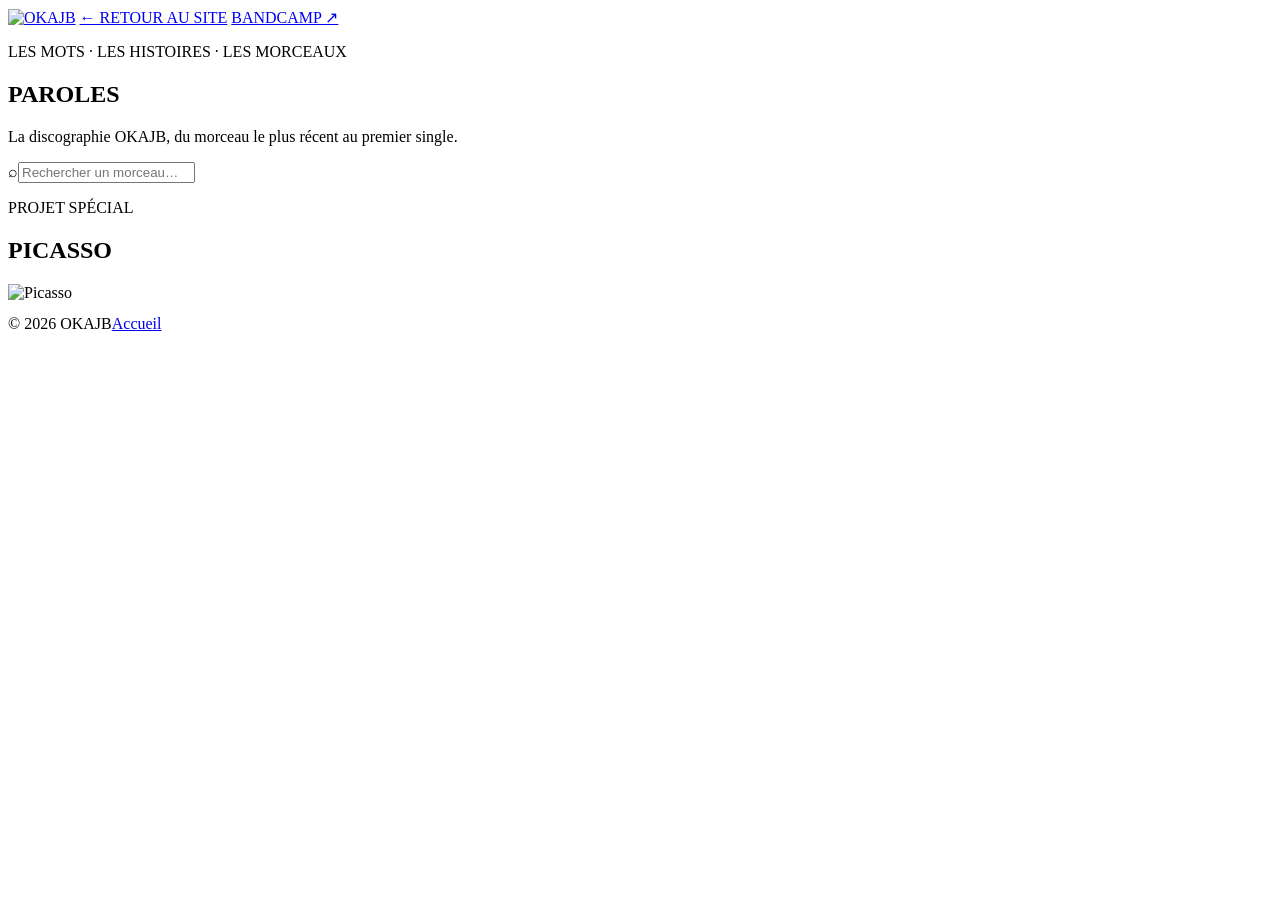
==== paroles.html @ 2e6132dd "Ajoute la page paroles" ====
<!doctype html>
<html lang="fr">
<head>
  <meta charset="utf-8">
  <meta name="viewport" content="width=device-width, initial-scale=1">
  <title>Paroles — OKAJB</title>
  <meta name="description" content="Toutes les paroles des morceaux d'OKAJB.">
  <meta name="theme-color" content="#071812">
  <link rel="icon" href="favicon.webp" type="image/webp">
  <link rel="stylesheet" href="styles.css">
</head>
<body class="lyrics-page">
  <div class="noise"></div>
  <header class="site-header">
    <a class="brand" href="index.html"><img src="assets/images/logo.webp" alt="OKAJB"></a>
    <a class="btn btn-ghost compact" href="index.html">← RETOUR AU SITE</a>
    <a class="bandcamp-pill" href="https://okajb.bandcamp.com/" target="_blank" rel="noopener">BANDCAMP ↗</a>
  </header>
  <main>
    <section class="lyrics-hero">
      <p class="eyebrow">LES MOTS · LES HISTOIRES · LES MORCEAUX</p>
      <h1>PAROLES</h1>
      <p>La discographie OKAJB, du morceau le plus récent au premier single.</p>
      <label class="search"><span>⌕</span><input id="lyricsSearch" type="search" placeholder="Rechercher un morceau…"></label>
    </section>
    <section class="lyrics-index" id="lyricsIndex"></section>
    <section class="lyrics-full" id="lyricsFull"></section>
    <section class="picasso-lyrics-special" id="picasso-paroles">
      <p class="eyebrow">PROJET SPÉCIAL</p><h2>PICASSO</h2>
      <div class="lyrics-special-grid"><img src="assets/images/picasso.webp" alt="Picasso"><pre id="picassoLyricsPage"></pre></div>
    </section>
  </main>
  <footer class="footer"><span>© 2026 OKAJB</span><a href="index.html">Accueil</a></footer>
  <script src="data.js"></script>
  <script src="app.js"></script>
</body>
</html>
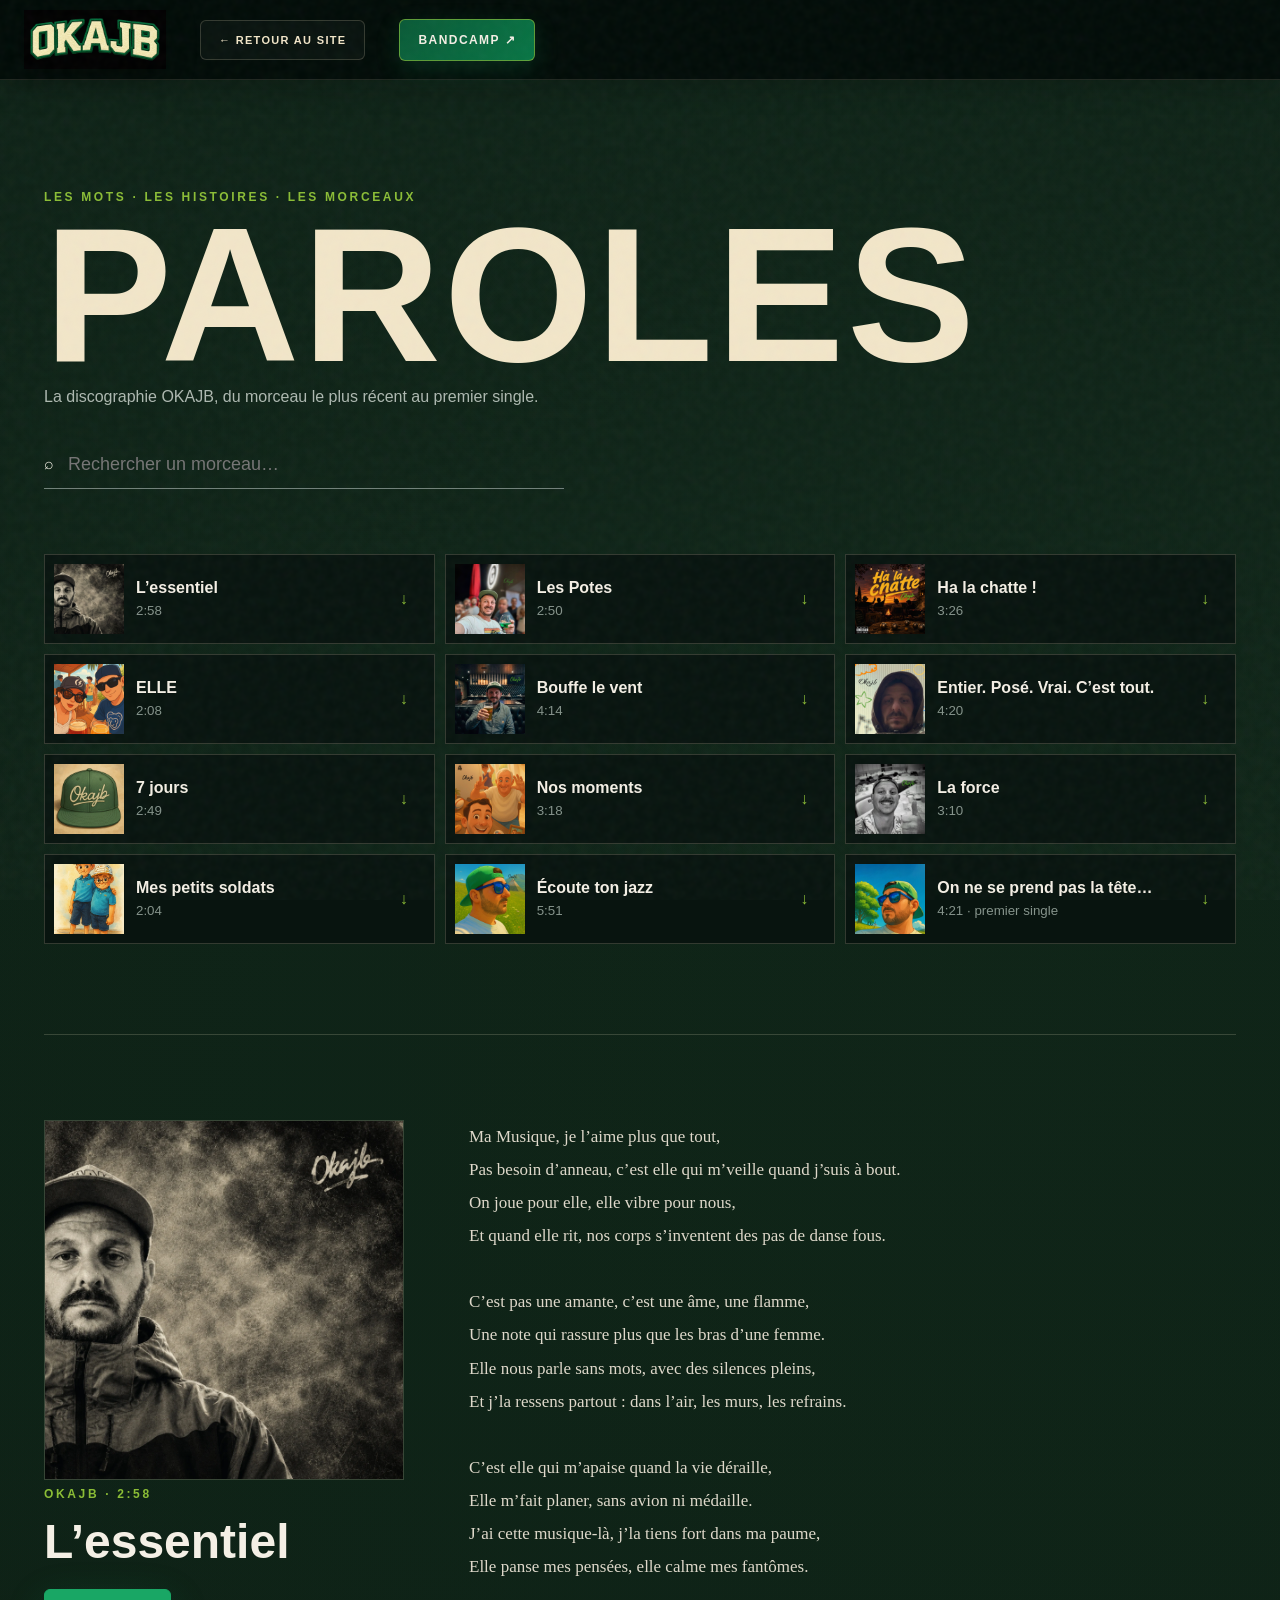
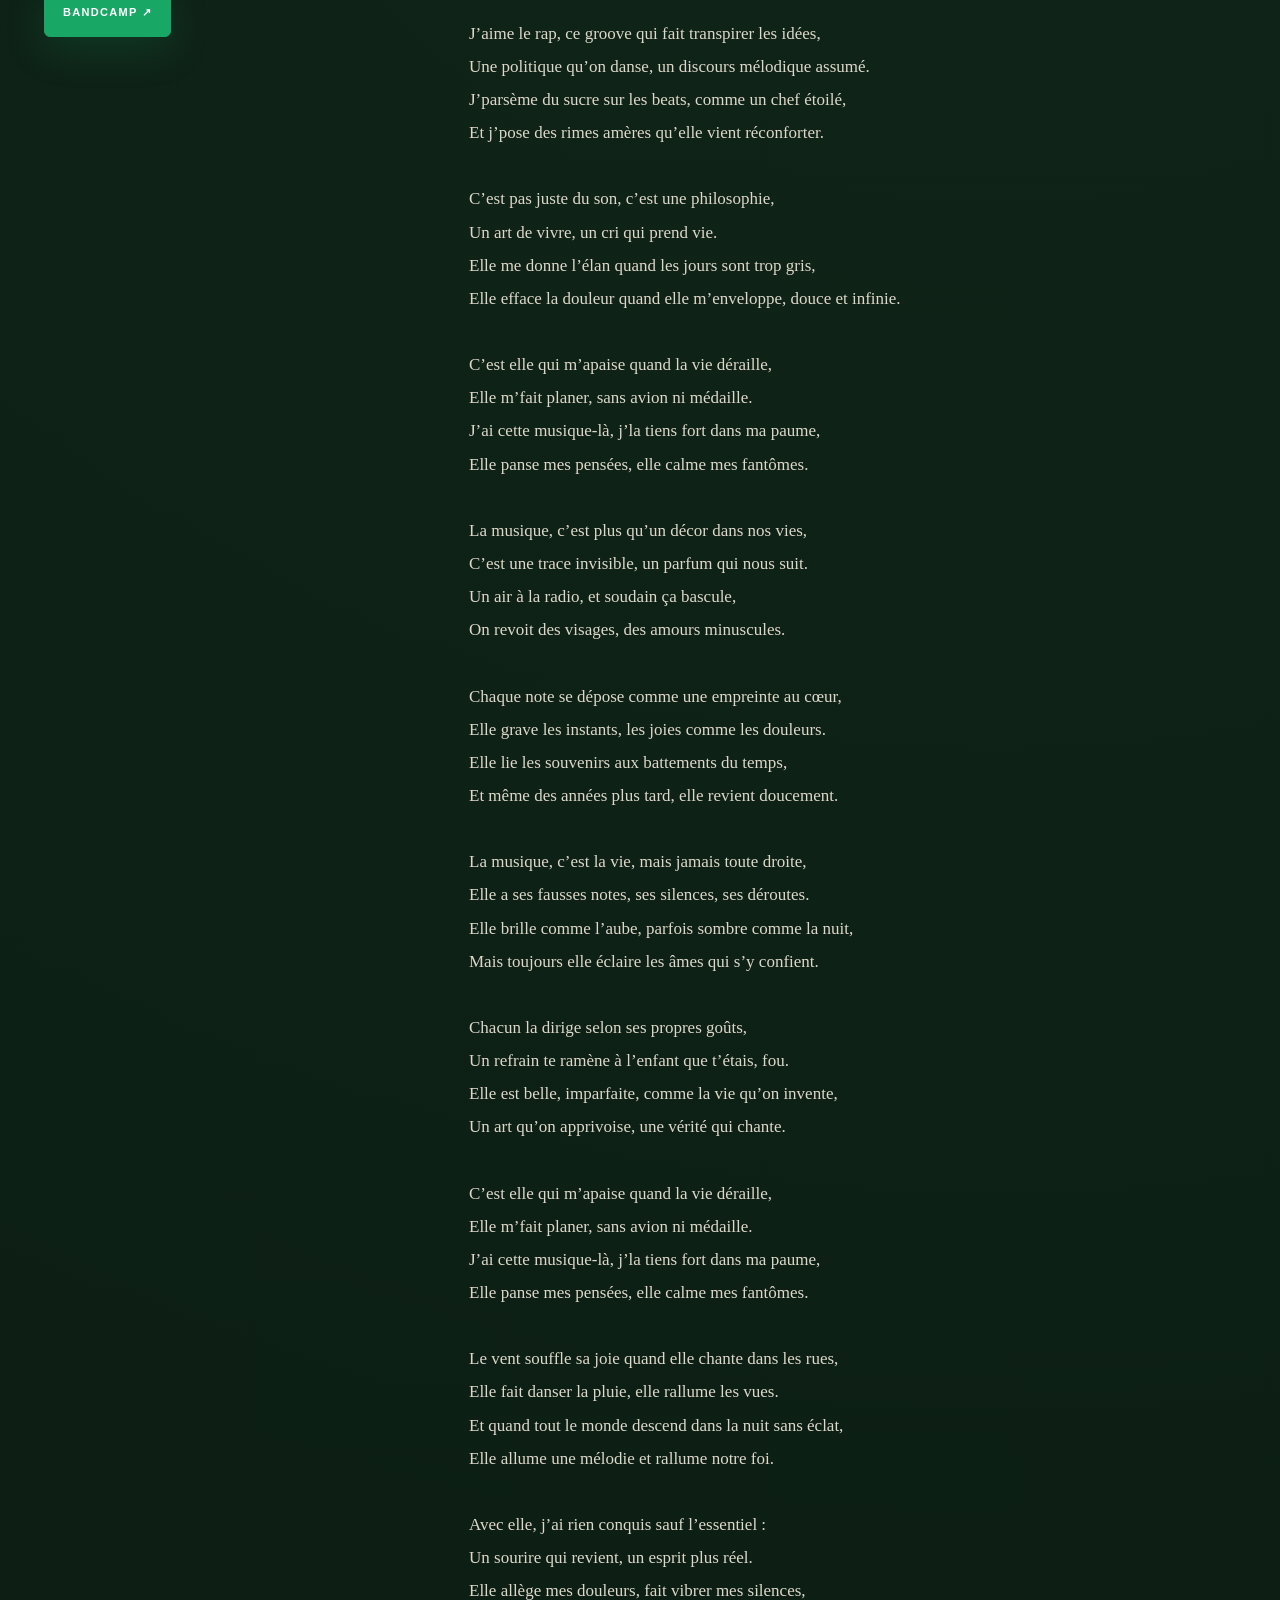
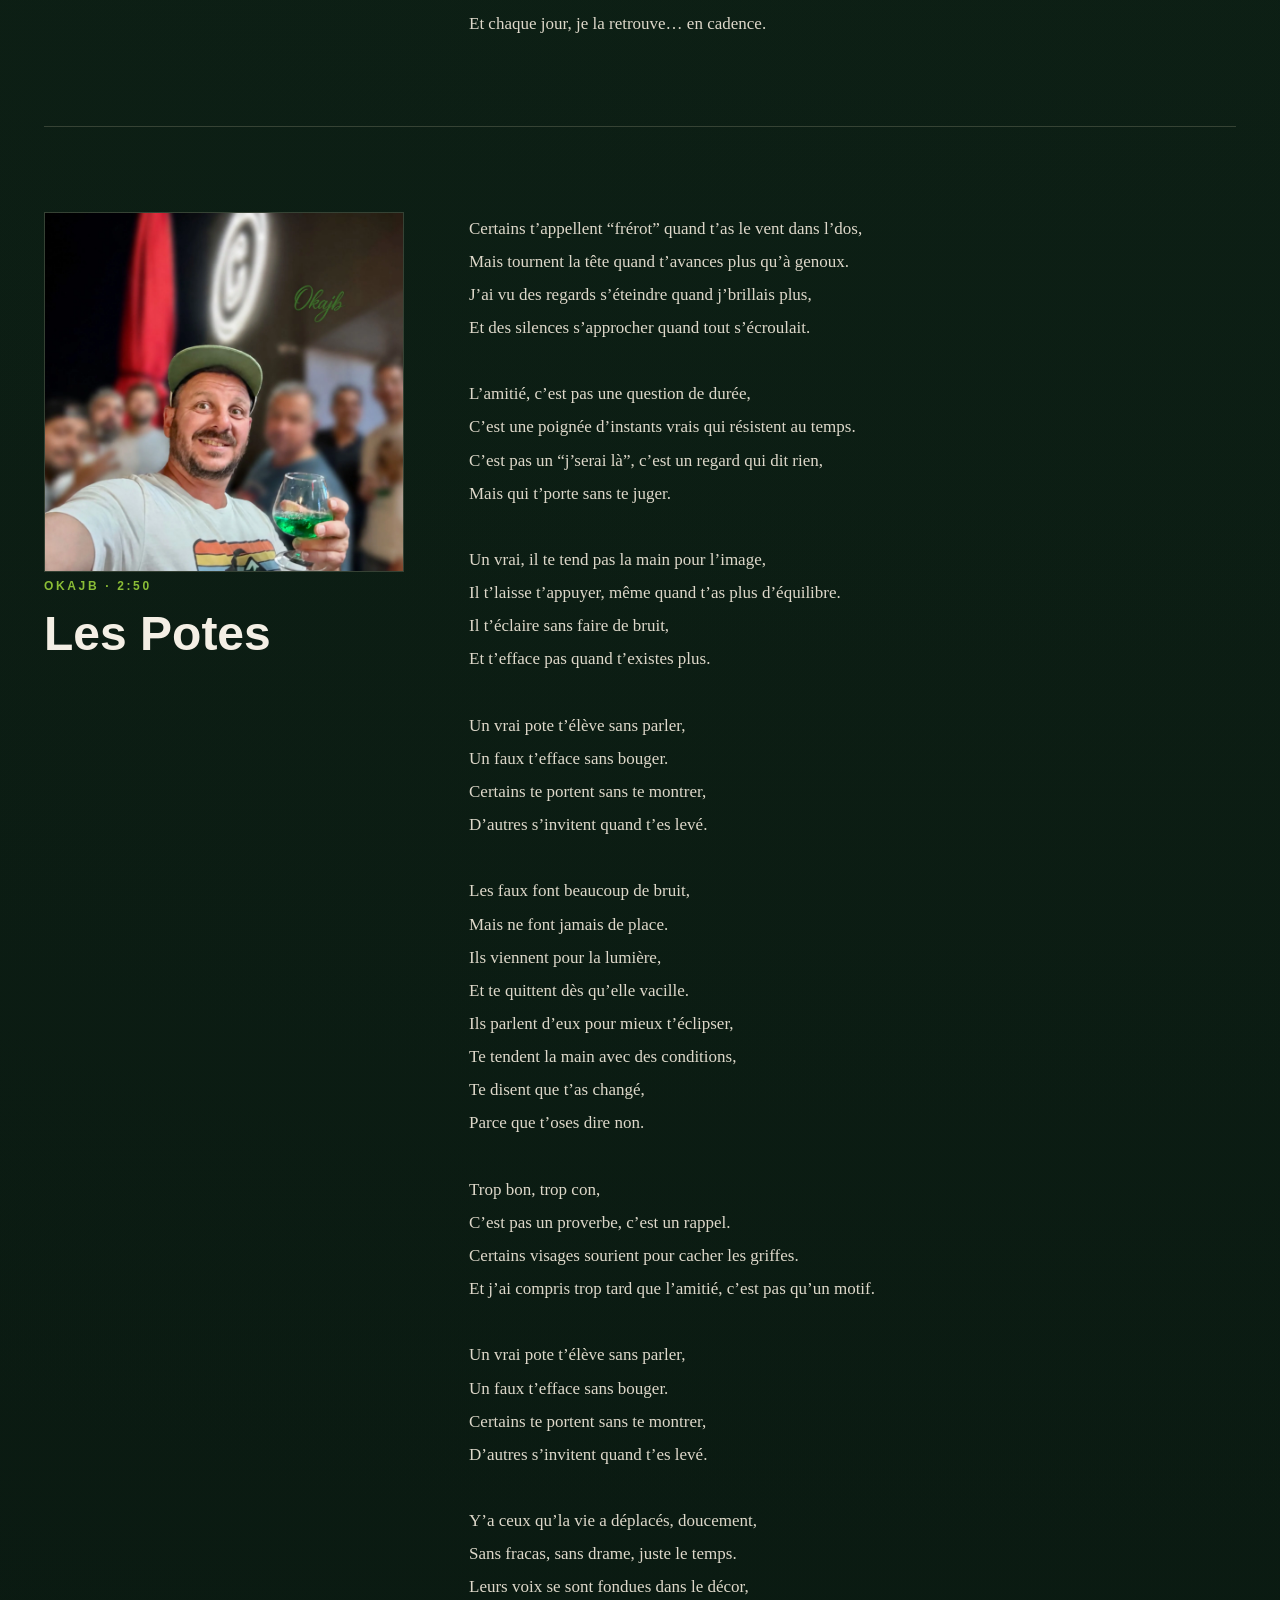
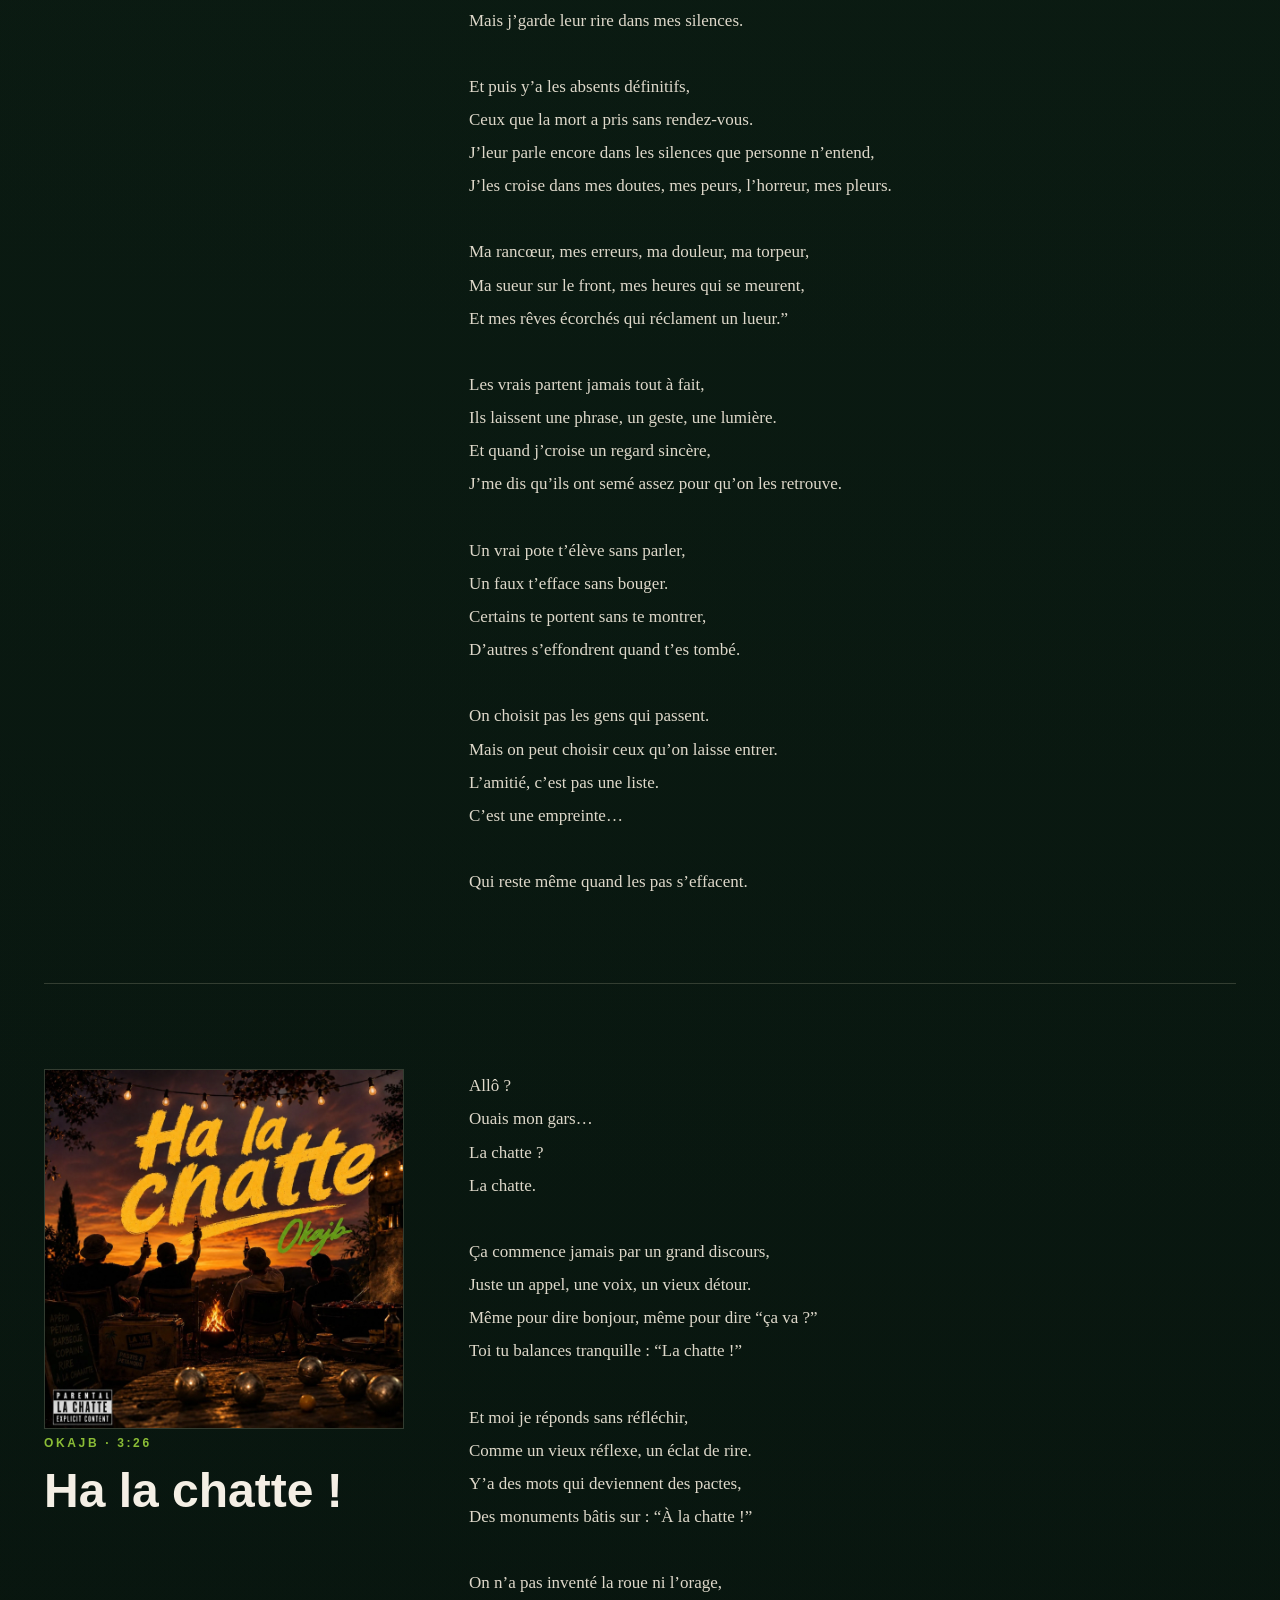
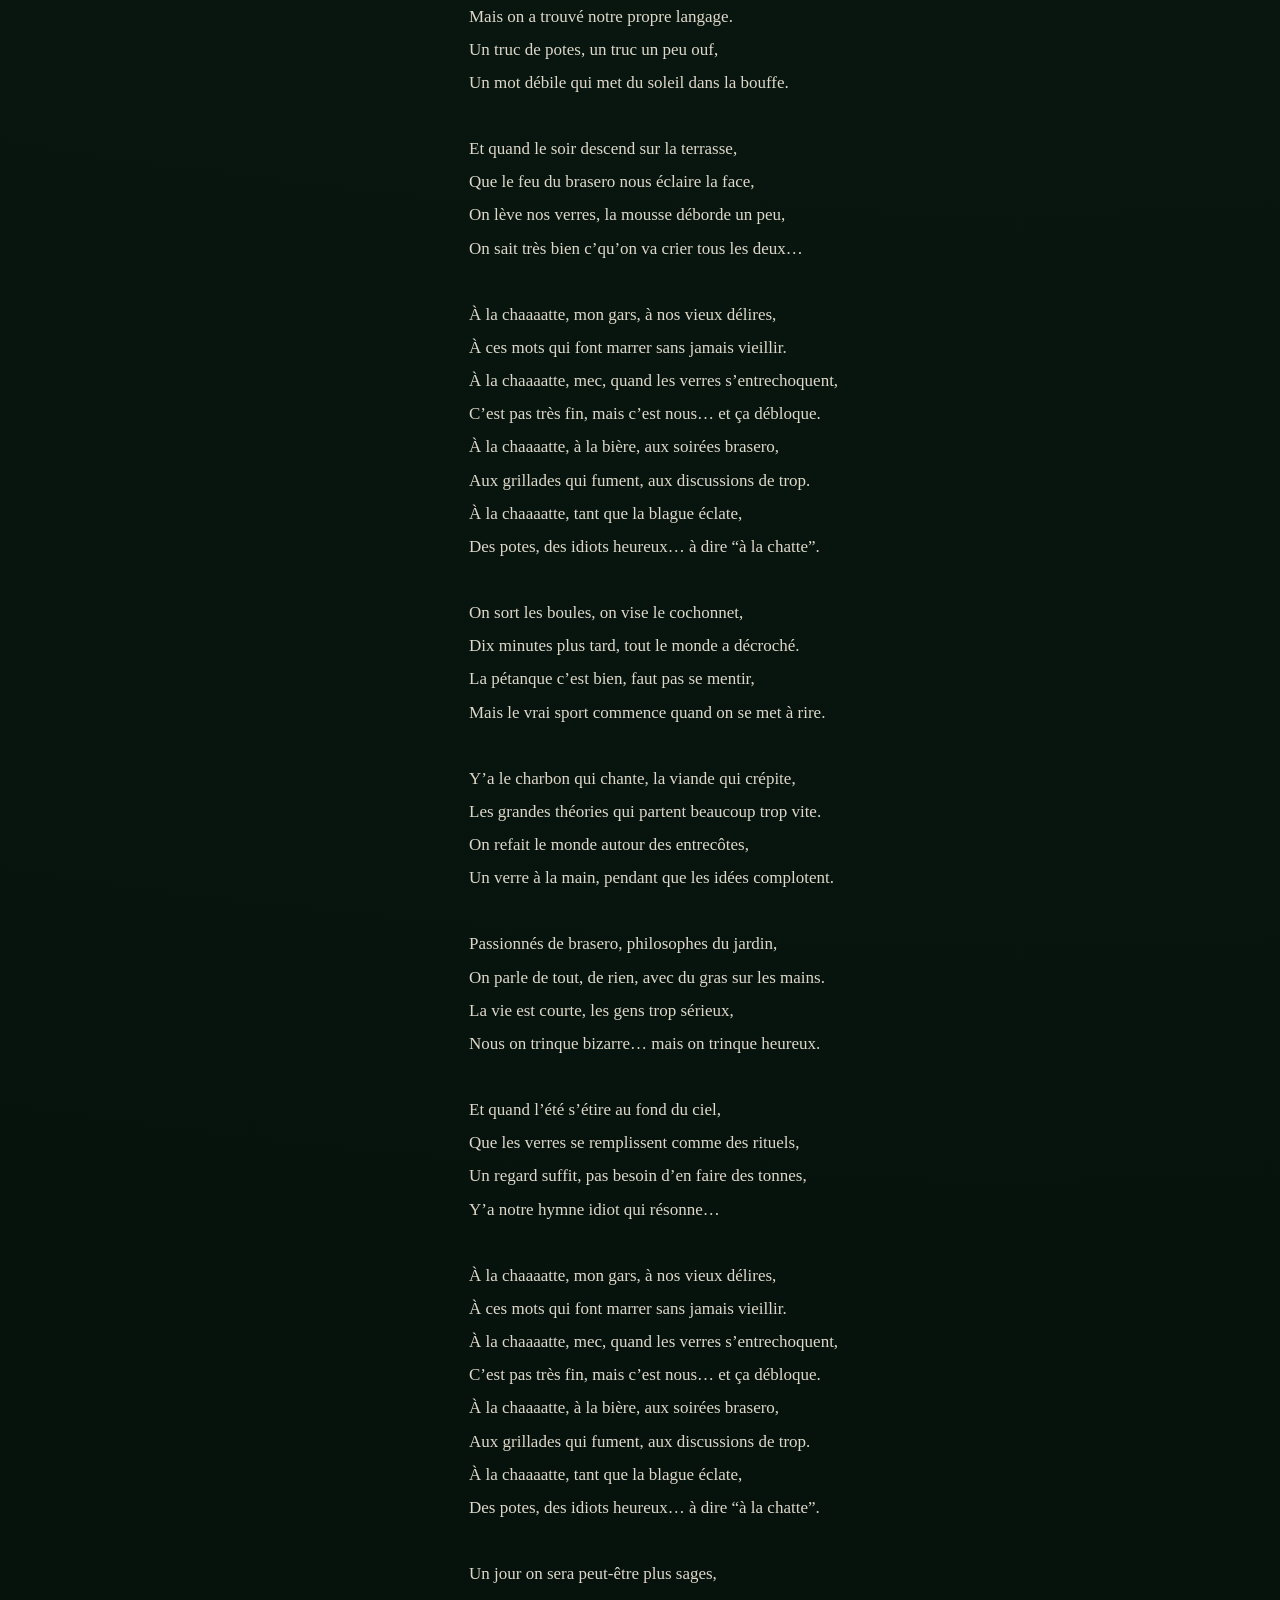
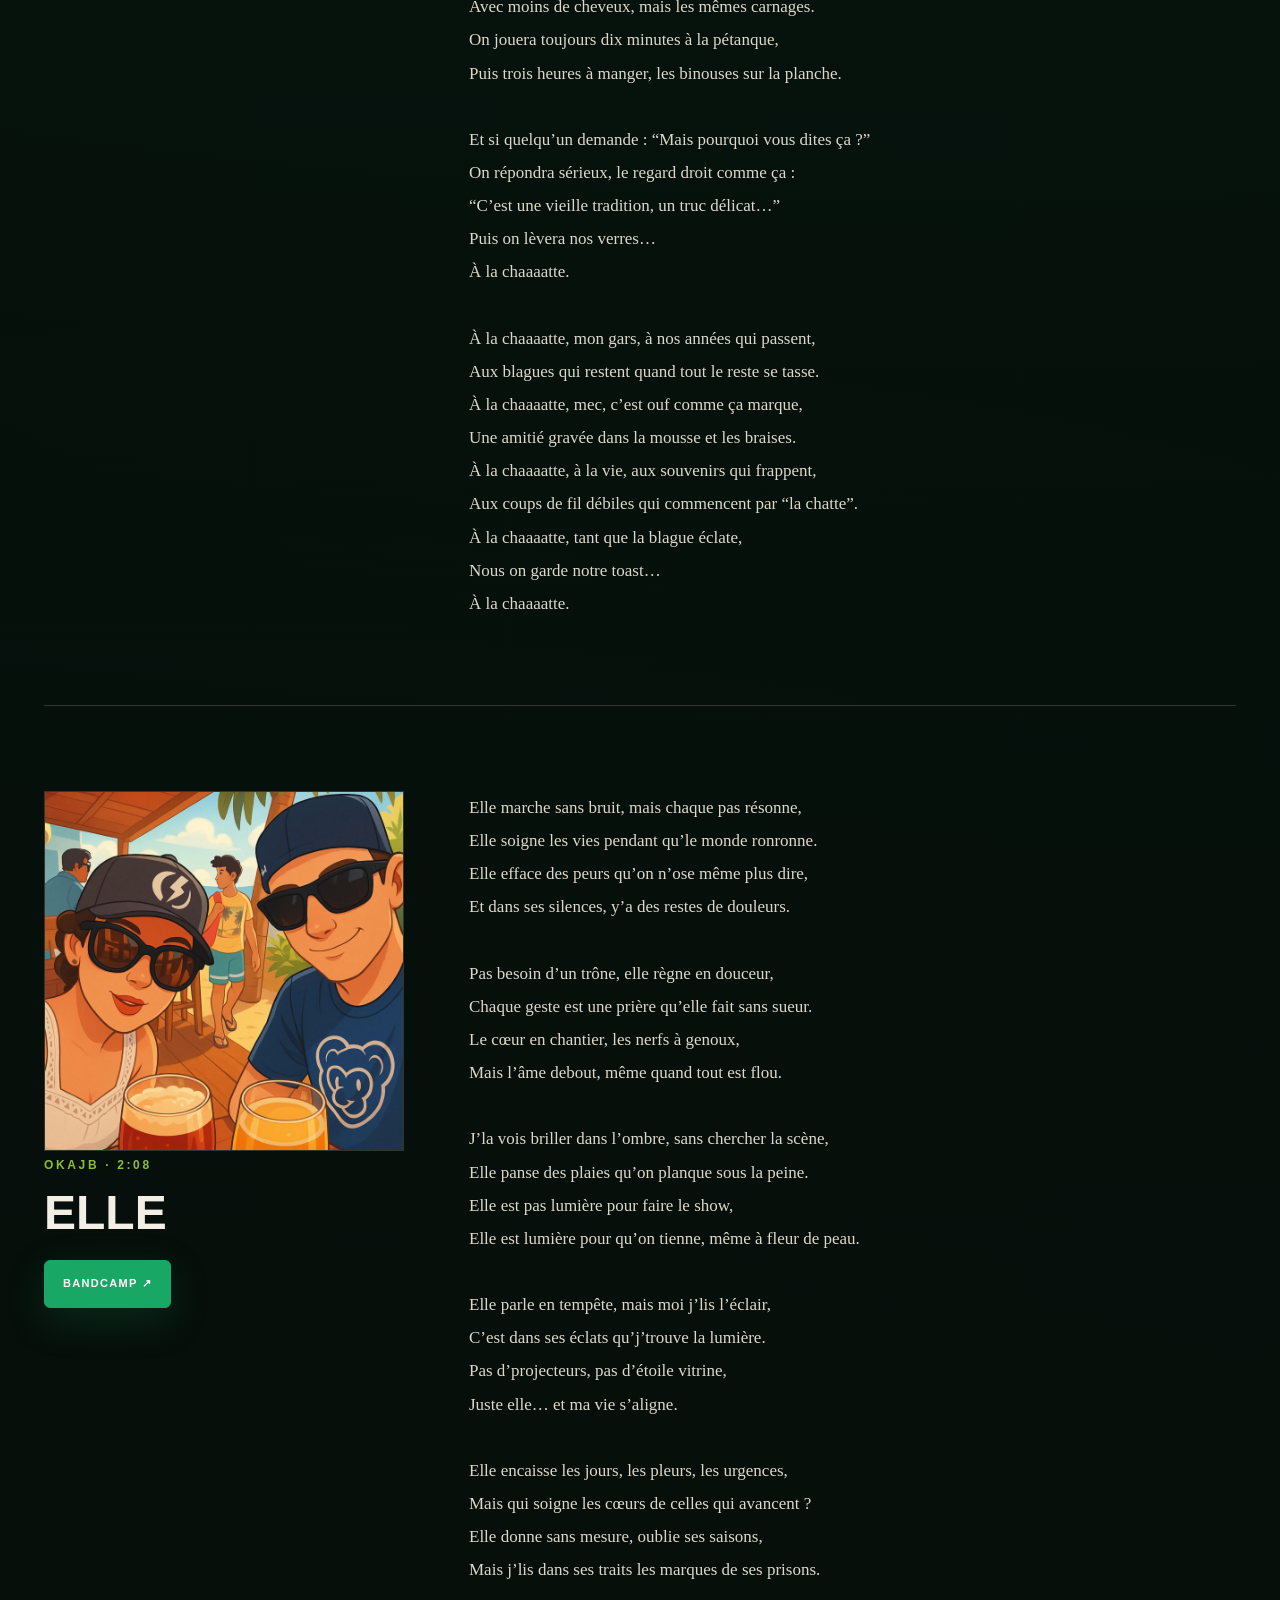
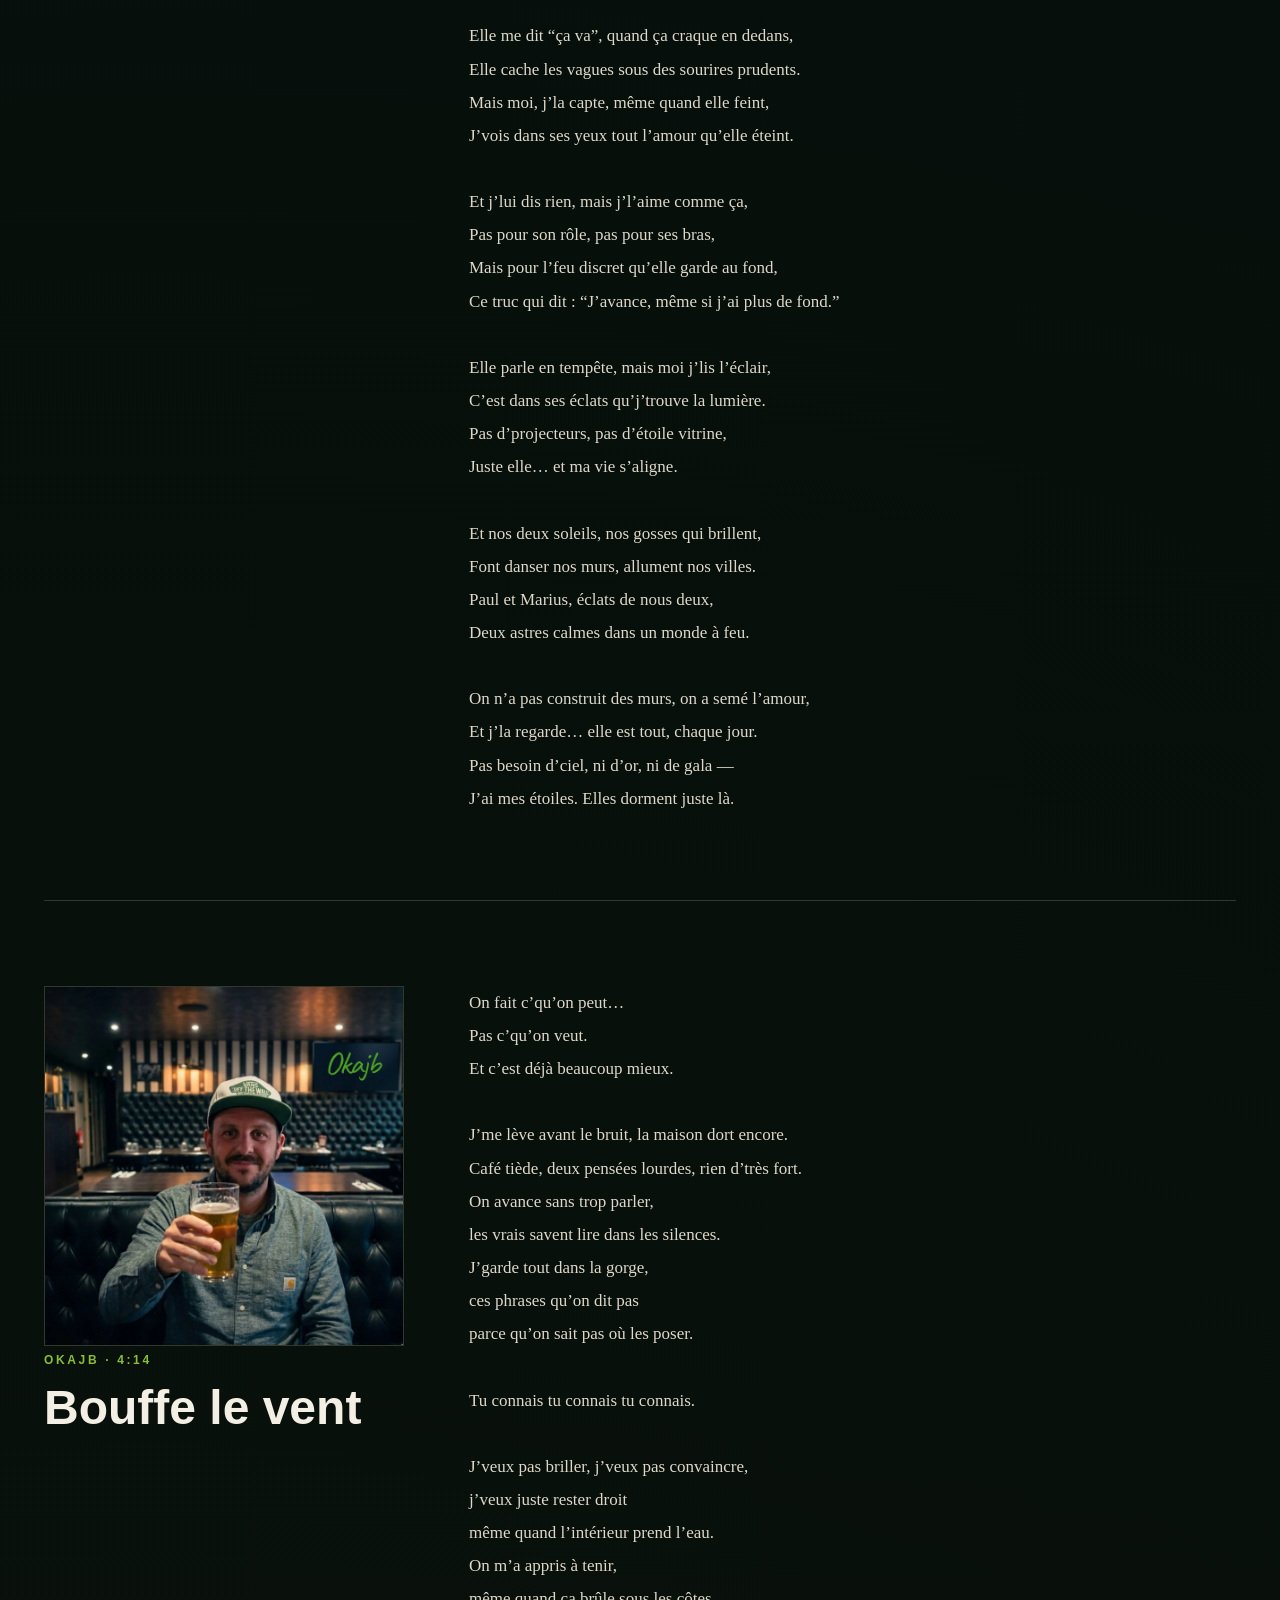
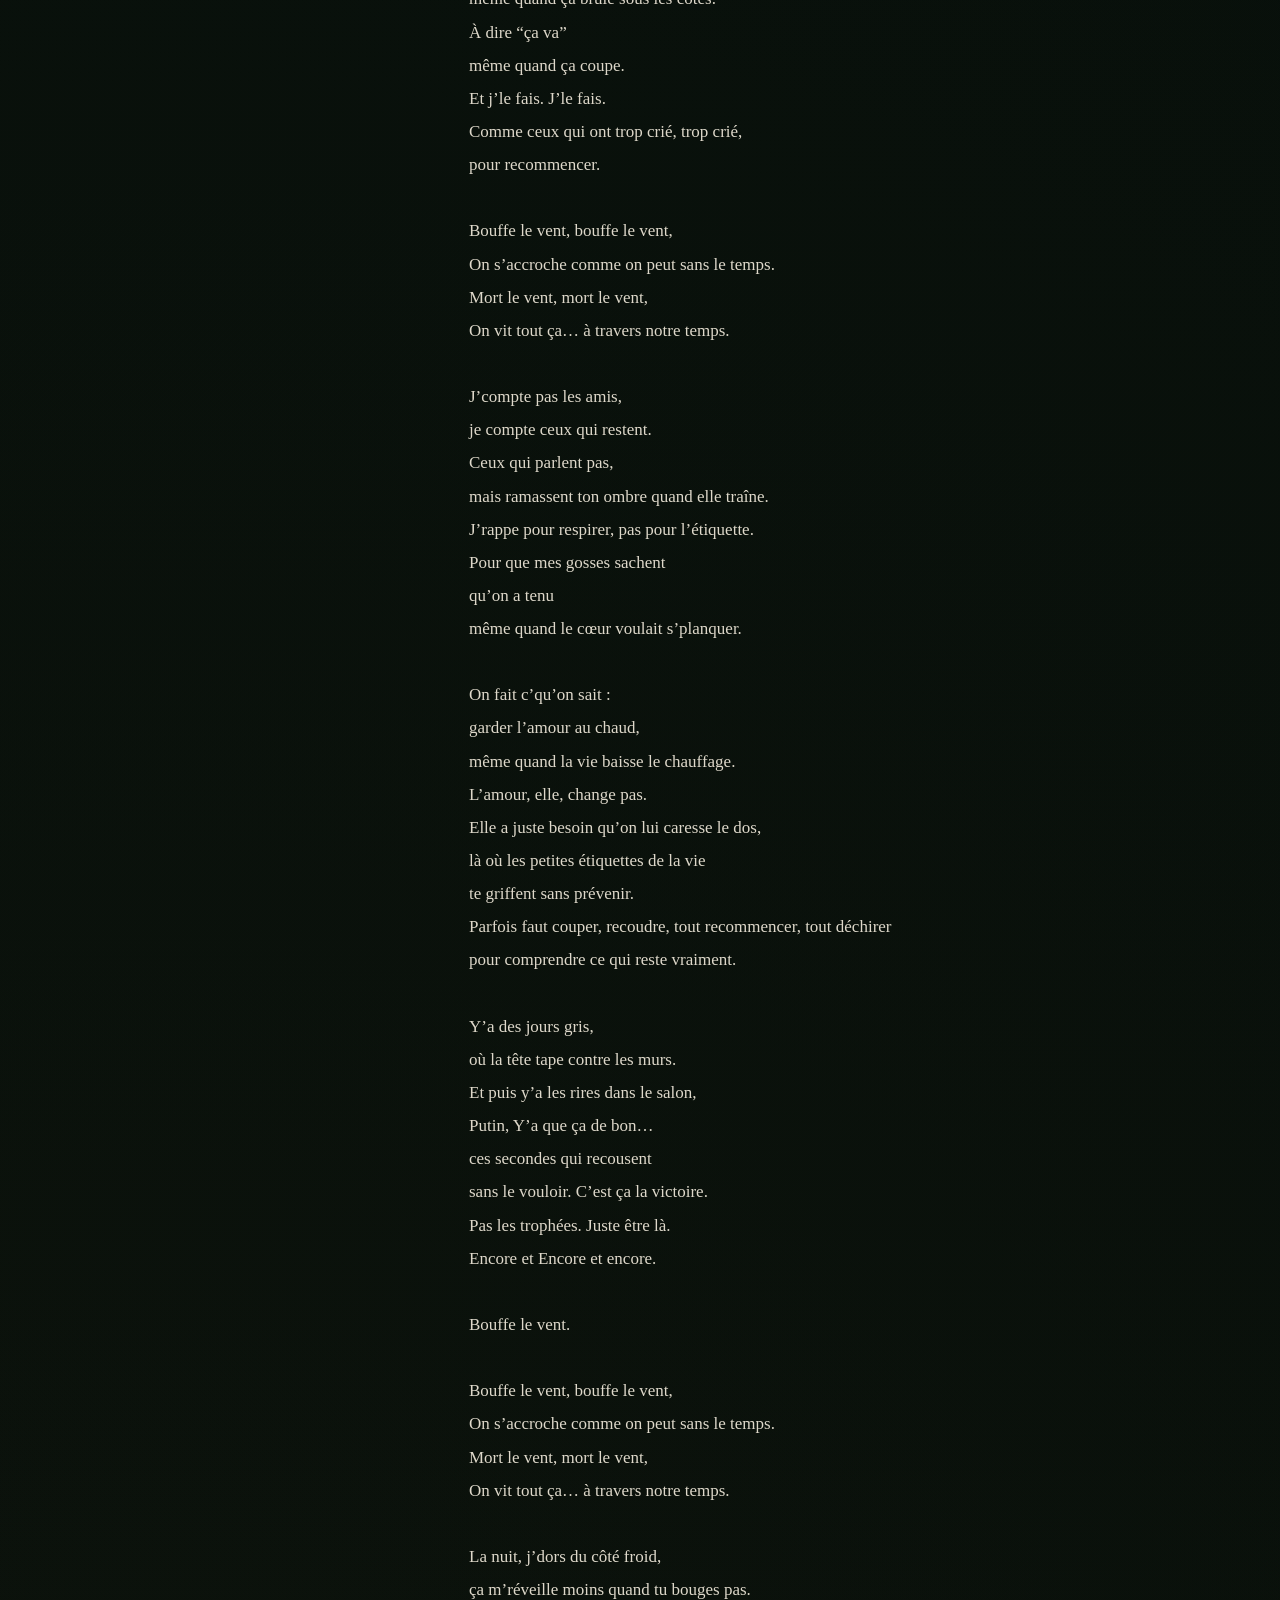
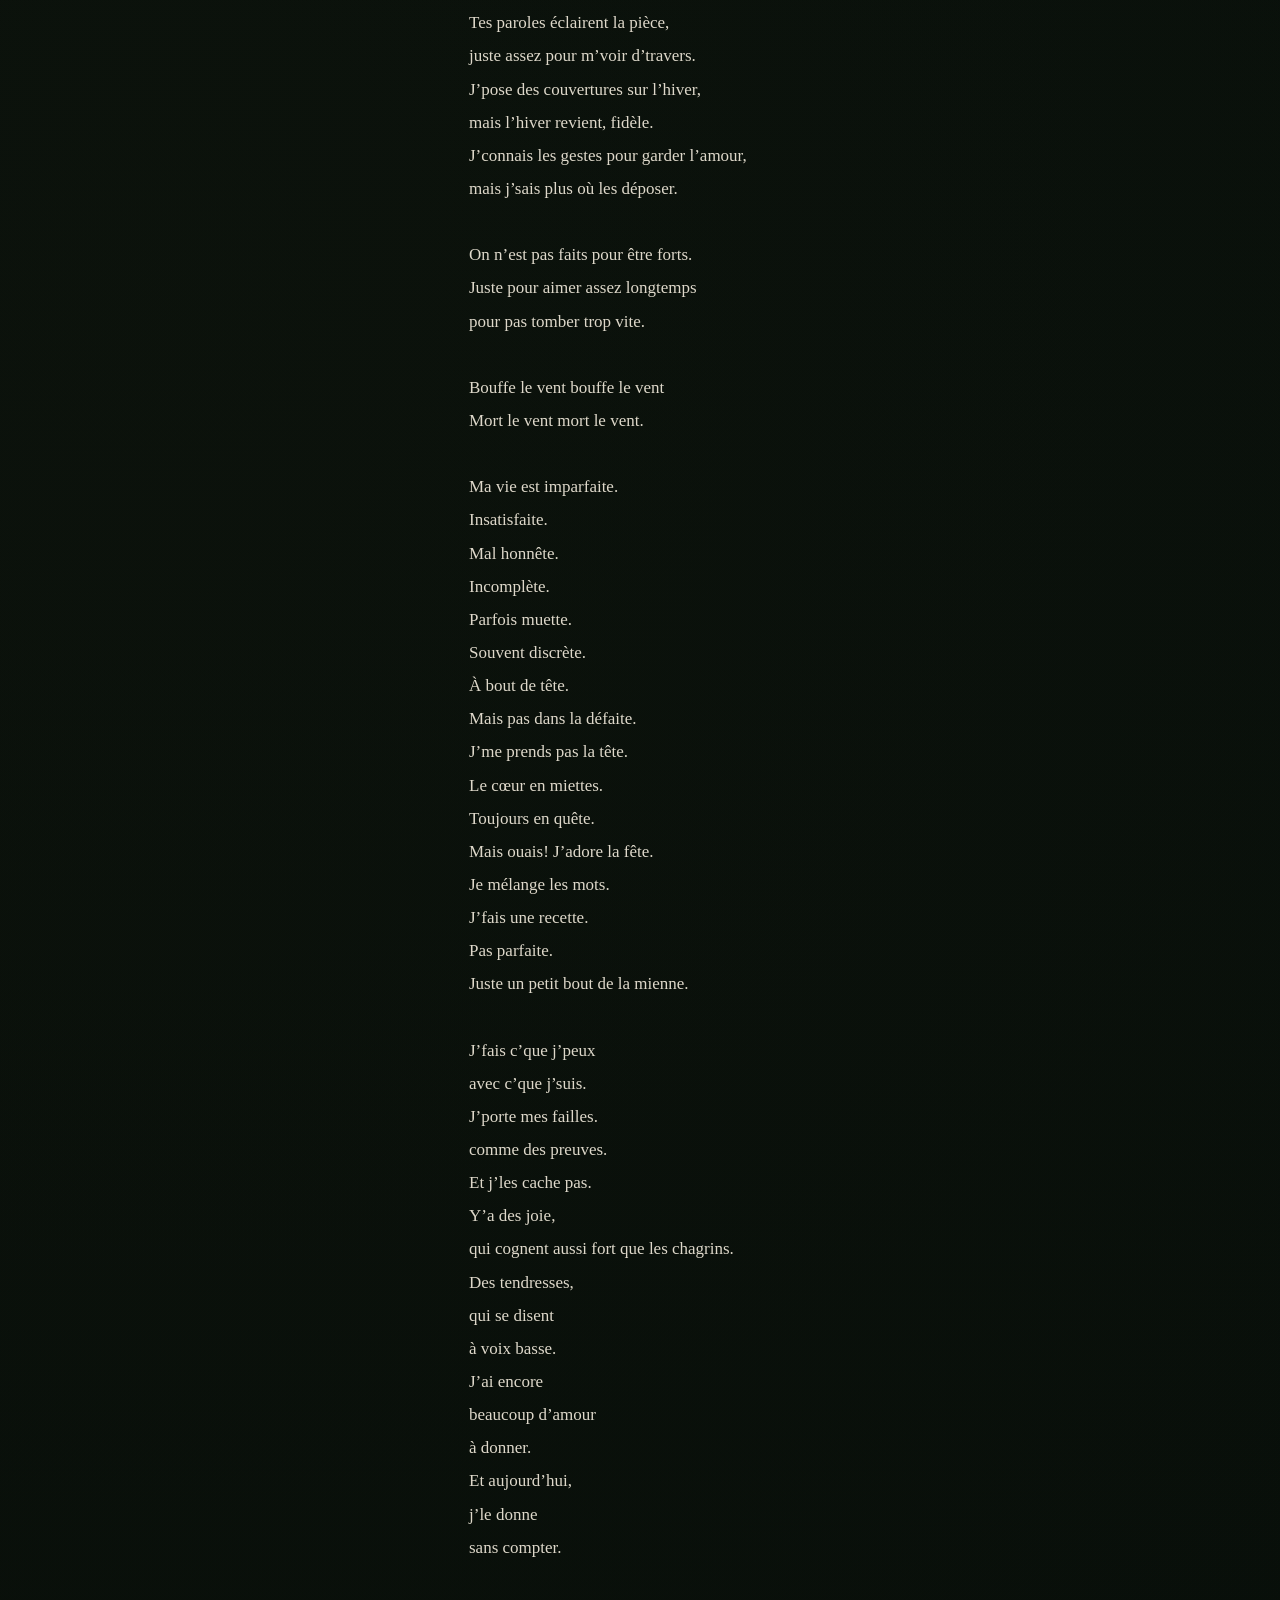
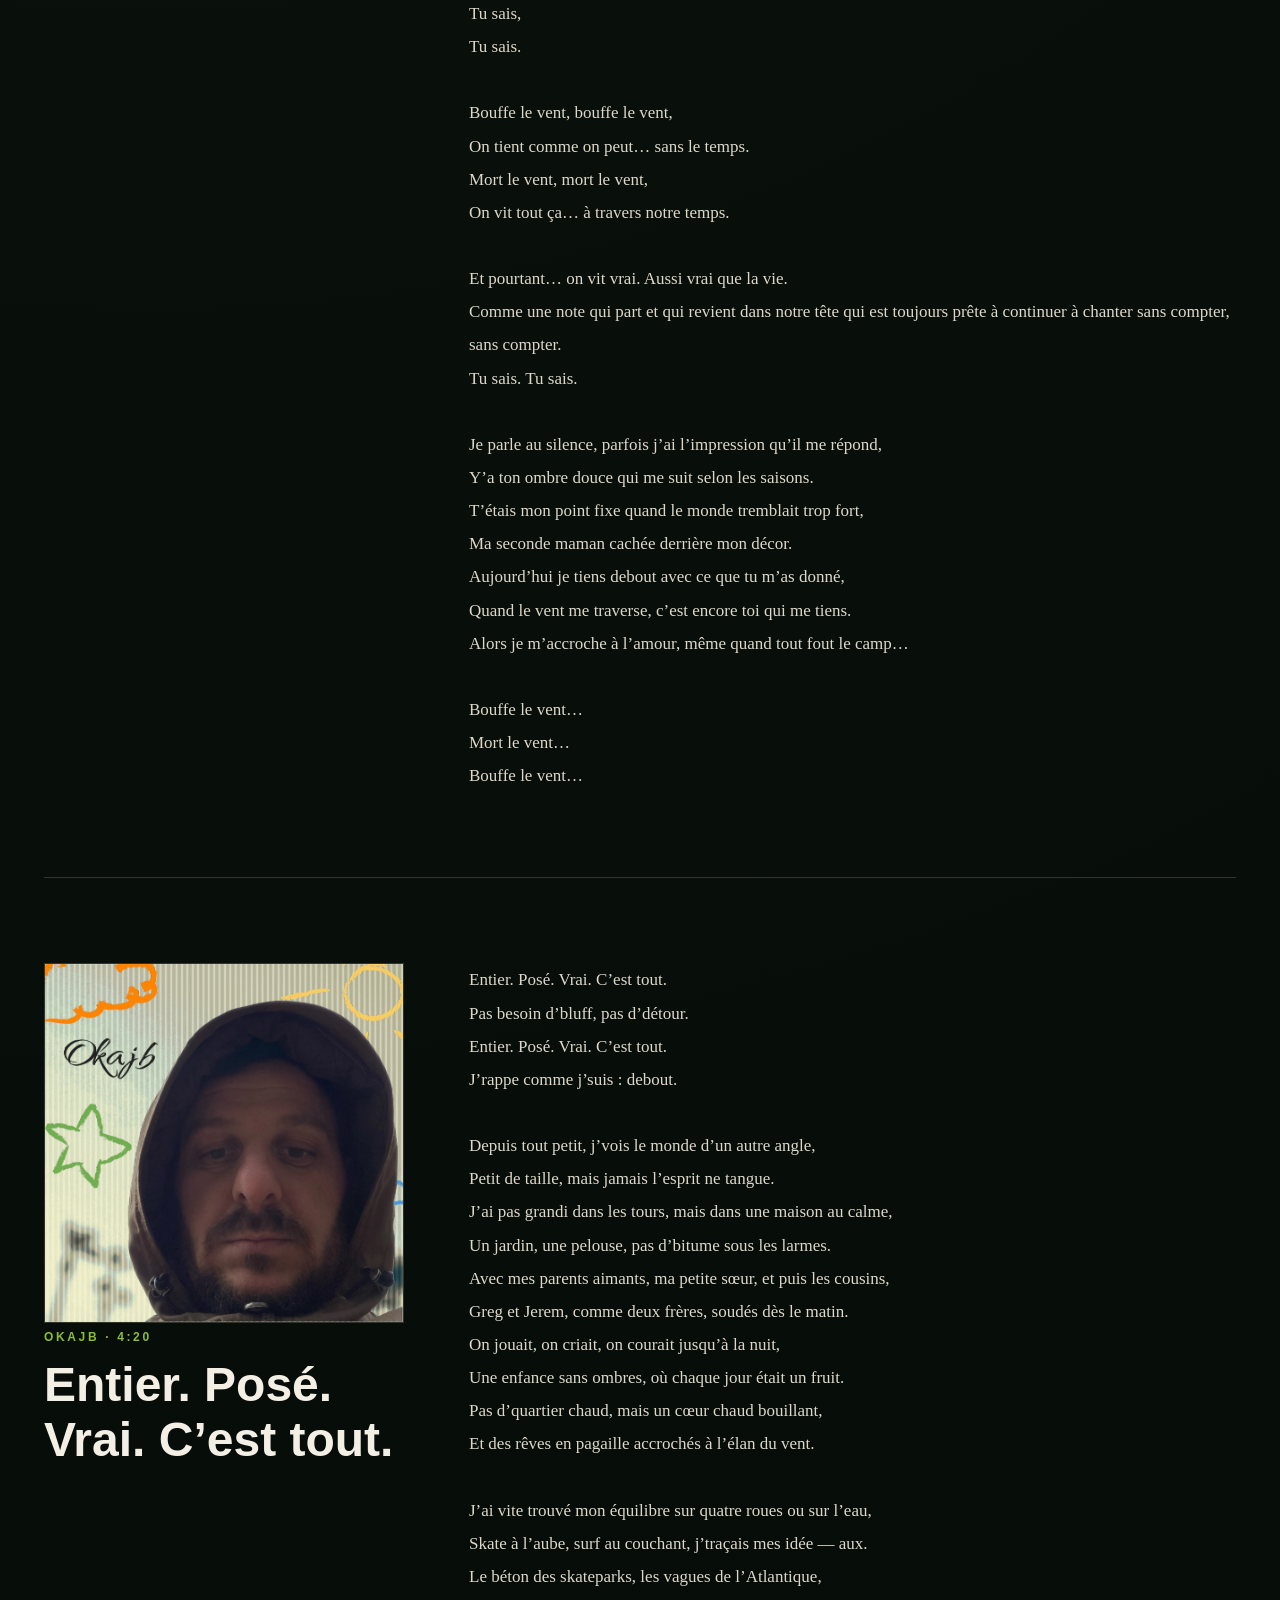
==== commit 7985e85e: "Enable OKAJB analytics on lyrics page" ====
--- a/paroles.html
+++ b/paroles.html
@@ -33,5 +33,5 @@
   <footer class="footer"><span>© 2026 OKAJB</span><a href="index.html">Accueil</a></footer>
   <script src="data.js"></script>
   <script src="app.js"></script>
-</body>
+  <script src="analytics.js"></script>\n</body>
 </html>
--- a/styles.css
+++ b/styles.css
@@ -0,0 +1,117 @@
+:root{--bg:#06120e;--bg2:#0a1c15;--cream:#f2e6c9;--green:#19a765;--green2:#8bbd36;--text:#f4efe5;--muted:#a9b3aa;--line:rgba(242,230,201,.18);--card:#0b1f17;--black:#020805;--spotify:#1ed760;--max:1240px}
+*{box-sizing:border-box}html{scroll-behavior:smooth;background:var(--bg)}body{margin:0;color:var(--text);background:radial-gradient(circle at 80% 5%,rgba(26,86,54,.22),transparent 30%),linear-gradient(#06120e,#030906);font-family:Arial,Helvetica,sans-serif;overflow-x:hidden}a{color:inherit;text-decoration:none}button,input{font:inherit}.noise{position:fixed;inset:0;pointer-events:none;z-index:999;opacity:.055;background-image:url("data:image/svg+xml,%3Csvg viewBox='0 0 120 120' xmlns='http://www.w3.org/2000/svg'%3E%3Cfilter id='n'%3E%3CfeTurbulence type='fractalNoise' baseFrequency='.8' numOctaves='2' stitchTiles='stitch'/%3E%3C/filter%3E%3Crect width='100%25' height='100%25' filter='url(%23n)' opacity='.7'/%3E%3C/svg%3E")}.site-header{height:76px;position:sticky;top:0;z-index:100;display:flex;align-items:center;gap:34px;padding:10px max(24px,calc((100vw - var(--max))/2));background:rgba(3,10,7,.88);backdrop-filter:blur(14px);border-bottom:1px solid var(--line)}.brand img{width:128px;display:block}.main-nav{margin-left:auto;display:flex;gap:26px;align-items:center}.main-nav a{font-size:12px;font-weight:800;letter-spacing:.16em;text-transform:uppercase;color:#d6d3c9}.main-nav a:hover{color:var(--green2)}.bandcamp-pill{border:1px solid rgba(139,189,54,.65);background:#0a4f31;padding:13px 18px;border-radius:6px;font-size:12px;font-weight:900;letter-spacing:.12em}.nav-toggle{display:none;margin-left:auto;background:none;border:0;color:white;font-size:24px}.hero{position:relative;min-height:760px;max-width:1500px;margin:0 auto;overflow:hidden;border-bottom:1px solid var(--line);display:grid;grid-template-columns:1.04fr .96fr}.hero:before{content:"OKAJB";position:absolute;left:-1.5vw;top:70px;font-family:Impact,'Arial Narrow Bold',sans-serif;font-size:clamp(150px,24vw,390px);line-height:.72;color:rgba(242,230,201,.08);letter-spacing:-.04em;white-space:nowrap}.hero-copy{z-index:2;padding:155px 20px 90px max(32px,calc((100vw - var(--max))/2));align-self:center}.eyebrow{color:var(--green2);font-size:12px;font-weight:900;letter-spacing:.22em;text-transform:uppercase;margin:0 0 14px}.hero h1,.section h2,.lyrics-hero h1{font-family:Impact,'Arial Narrow Bold',sans-serif;letter-spacing:.015em;margin:0;color:var(--cream);font-weight:900}.hero h1{font-size:clamp(86px,12vw,190px);line-height:.8}.hero-tagline{font-size:clamp(27px,3vw,48px);font-weight:800;line-height:1.02;margin:35px 0 34px;max-width:560px}.hero-actions,.action-row{display:flex;gap:12px;flex-wrap:wrap;align-items:center}.btn{display:inline-flex;align-items:center;justify-content:center;min-height:48px;padding:0 18px;border-radius:6px;border:1px solid var(--line);font-size:11px;font-weight:900;letter-spacing:.12em;text-transform:uppercase;cursor:pointer}.btn-primary{background:var(--green);border-color:var(--green);color:white;box-shadow:0 12px 40px rgba(25,167,101,.18)}.btn-primary:hover{background:#21bc75}.btn-ghost{background:rgba(255,255,255,.03);color:var(--cream)}.btn-spotify{background:var(--spotify);color:#04120a;border-color:var(--spotify)}.text-link{font-size:12px;font-weight:900;letter-spacing:.08em;text-transform:uppercase;color:var(--cream)}.hero-art{position:relative;z-index:1;display:flex;align-items:flex-end;justify-content:center;background:radial-gradient(circle at 55% 45%,rgba(139,189,54,.18),transparent 36%)}.hero-art img{height:700px;max-width:100%;object-fit:contain;object-position:bottom;filter:drop-shadow(0 25px 70px rgba(0,0,0,.4))}.hero-signature{position:absolute;right:8%;bottom:42px;width:230px;opacity:.98;filter:drop-shadow(0 10px 30px rgba(0,0,0,.38));z-index:3}.section{max-width:var(--max);margin:0 auto;padding:95px 24px;border-bottom:1px solid var(--line)}.section-head{display:flex;justify-content:space-between;align-items:end;gap:25px;margin-bottom:34px}.section h2{font-size:clamp(48px,6vw,88px);line-height:.9}.rule-label{color:var(--muted);font-size:10px;font-weight:800;letter-spacing:.18em}.feature-grid{display:grid;grid-template-columns:minmax(320px,470px) 1fr;gap:54px;align-items:center}.feature-cover{position:relative}.feature-cover:after{content:"";position:absolute;inset:20px -20px -20px 20px;border:1px solid rgba(139,189,54,.35);z-index:-1}.feature-cover img{width:100%;aspect-ratio:1;object-fit:cover;display:block}.feature-copy h3,.picasso-copy h3{font-family:Impact,'Arial Narrow Bold',sans-serif;font-size:clamp(58px,7vw,108px);line-height:.85;margin:6px 0 24px;color:var(--cream)}.feature-copy p{max-width:650px;font-size:18px;line-height:1.65;color:#cbd1cb}.track-kicker,.mini{font-size:10px;letter-spacing:.22em;color:var(--green2);font-weight:900}.radio-shell{background:linear-gradient(145deg,rgba(14,42,30,.9),rgba(5,17,12,.9));border:1px solid var(--line);box-shadow:0 30px 90px rgba(0,0,0,.25)}.now-playing{display:grid;grid-template-columns:130px 1fr 80px;align-items:center;min-height:150px;border-bottom:1px solid var(--line)}.now-playing>img{width:130px;height:130px;object-fit:cover;margin:10px}.now-copy{padding:20px 28px}.now-copy strong{display:block;font-family:Impact,'Arial Narrow Bold',sans-serif;font-size:34px;letter-spacing:.03em;margin:6px 0}.now-copy span:last-child{color:var(--muted);font-size:12px}.play-main{width:56px;height:56px;border-radius:50%;background:var(--cream);color:var(--black);border:0;font-weight:900;font-size:18px;cursor:pointer}.player-controls{display:grid;grid-template-columns:50px 1fr 50px;align-items:center;border-bottom:1px solid var(--line)}.player-controls button{height:55px;border:0;border-right:1px solid var(--line);background:none;color:var(--cream);font-size:20px}.player-controls button:last-child{border-left:1px solid var(--line);border-right:0}.player-controls input{width:calc(100% - 30px);margin:0 15px;accent-color:var(--green)}.tracklist{max-height:480px;overflow:auto}.track-row{width:100%;display:grid;grid-template-columns:50px 58px 1fr 65px 35px;gap:13px;align-items:center;padding:10px 16px;border:0;border-bottom:1px solid rgba(242,230,201,.08);background:transparent;color:var(--text);text-align:left;cursor:pointer}.track-row:hover,.track-row.active{background:rgba(25,167,101,.11)}.track-row.active strong{color:#71db9f}.track-row img{width:50px;height:50px;object-fit:cover}.track-meta strong{display:block;font-size:14px}.track-meta small{display:block;color:var(--muted);margin-top:4px;font-size:9px;letter-spacing:.1em}.num{color:#66746b;font-weight:800}.row-play{color:var(--green2)}.card-grid{display:grid;grid-template-columns:repeat(3,1fr);gap:15px}.lyric-card{position:relative;min-height:340px;overflow:hidden;border:1px solid var(--line);background:#111}.lyric-card:after{content:"";position:absolute;inset:0;background:linear-gradient(transparent 38%,rgba(1,7,4,.94) 100%)}.lyric-card img{width:100%;height:100%;position:absolute;inset:0;object-fit:cover;transition:transform .45s ease}.lyric-card:hover img{transform:scale(1.04)}.lyric-card div{position:absolute;left:20px;right:20px;bottom:20px;z-index:2}.lyric-card span,.lyric-card b{font-size:9px;letter-spacing:.16em}.lyric-card span{color:#a8b4ad}.lyric-card h3{font-family:Impact,'Arial Narrow Bold',sans-serif;font-size:34px;margin:7px 0 12px}.split{display:grid;grid-template-columns:1fr 1fr;gap:55px;align-items:center}.bio-visual{overflow:hidden;border:1px solid var(--line)}.bio-visual img{width:100%;height:460px;object-fit:cover;transform:scale(1.08)}.bio-copy p:not(.eyebrow){font-size:16px;line-height:1.8;color:#d0d4cf}.signature-inline{width:170px;margin-top:20px;opacity:.98;filter:drop-shadow(0 8px 20px rgba(0,0,0,.28))}.playlist-card{display:grid;grid-template-columns:minmax(310px,500px) 1fr;gap:45px;align-items:center;border:1px solid var(--line);background:linear-gradient(130deg,#0b1912,#12120d);padding:24px}.playlist-card img{width:100%;display:block}.playlist-card p:not(.eyebrow){color:#bdc5bf;line-height:1.6}.picasso-grid{display:grid;grid-template-columns:1.4fr .8fr;gap:42px;align-items:center}.video-frame{border:1px solid var(--line);padding:10px;background:#020503}.video-frame video{width:100%;display:block;max-height:620px;background:black}.picasso-copy p{color:#c1c8c3;line-height:1.7}.picasso-copy audio{width:100%;margin:16px 0 24px}.lyrics-panel{margin-top:28px;padding:35px;border:1px solid var(--line);white-space:pre-wrap;font-family:Georgia,serif;line-height:1.85;color:#e5dfd1;background:#08140f}.merch-intro{display:grid;grid-template-columns:330px 1fr;gap:48px;align-items:center;margin-bottom:38px}.merch-intro img{max-width:100%}.merch-intro p:not(.eyebrow){color:#bbc4bd}.product-grid{display:grid;grid-template-columns:1fr 1fr;gap:18px}.product{display:grid;grid-template-columns:1fr .8fr;align-items:center;min-height:360px;background:#f3efe5;color:#0b1712;overflow:hidden}.product img{width:100%;height:100%;object-fit:contain;padding:22px}.product div{padding:28px}.product span{font-size:58px;font-family:Impact,sans-serif;color:#d5d0c3}.product h3{font-family:Impact,sans-serif;font-size:44px;margin:3px 0}.product b{display:inline-block;margin-top:20px;border:1px solid #24362e;padding:9px;font-size:9px;letter-spacing:.13em}.links-section{position:relative;overflow:hidden;max-width:none;padding-left:max(24px,calc((100vw - var(--max))/2));padding-right:max(24px,calc((100vw - var(--max))/2))}.links-bg{position:absolute;inset:0;width:100%;height:100%;object-fit:cover;opacity:.17;filter:grayscale(1) contrast(1.2)}.links-section:after{content:"";position:absolute;inset:0;background:linear-gradient(90deg,#03100b 15%,rgba(3,16,11,.75),#03100b)}.links-inner{position:relative;z-index:2}.platforms{display:grid;grid-template-columns:repeat(4,1fr);gap:10px;margin-top:32px}.platform{min-height:68px;border:1px solid var(--line);background:rgba(255,255,255,.03);display:flex;align-items:center;gap:12px;padding:14px 16px;font-size:12px;font-weight:900;text-transform:uppercase;letter-spacing:.07em}.platform:hover{border-color:var(--green2);transform:translateY(-2px)}.platform img{width:22px;height:22px}.platform.priority{background:var(--green);border-color:var(--green);grid-column:span 2;font-size:15px}.footer-signature{width:200px;margin-top:45px;opacity:.98;filter:drop-shadow(0 8px 20px rgba(0,0,0,.28))}.footer{min-height:70px;display:flex;align-items:center;justify-content:space-between;gap:20px;padding:0 max(24px,calc((100vw - var(--max))/2));border-top:1px solid var(--line);font-size:9px;letter-spacing:.14em;text-transform:uppercase;color:#849188}.lyrics-hero{max-width:var(--max);margin:0 auto;padding:110px 24px 65px}.lyrics-hero h1{font-size:clamp(90px,15vw,220px);line-height:.8}.lyrics-hero>p:last-of-type{color:#aeb9b1;max-width:550px}.search{margin-top:35px;display:flex;align-items:center;gap:12px;max-width:520px;border-bottom:1px solid #718179;padding:12px 0}.search input{width:100%;background:none;border:0;outline:0;color:white;font-size:18px}.lyrics-index{max-width:var(--max);margin:0 auto;padding:0 24px 90px;display:grid;grid-template-columns:repeat(3,1fr);gap:10px}.lyrics-index-card{display:grid;grid-template-columns:70px 1fr 25px;align-items:center;gap:12px;border:1px solid var(--line);padding:9px;background:#08140f}.lyrics-index-card img{width:70px;height:70px;object-fit:cover}.lyrics-index-card b{display:block}.lyrics-index-card small{display:block;color:#85938b;margin-top:6px}.lyrics-index-card i{font-style:normal;color:var(--green2)}.lyrics-full{max-width:var(--max);margin:0 auto;padding:0 24px}.lyric-entry{display:grid;grid-template-columns:360px 1fr;gap:65px;padding:85px 0;border-top:1px solid var(--line);scroll-margin-top:85px}.lyric-side{position:sticky;top:105px;align-self:start}.lyric-side img{width:100%;aspect-ratio:1;object-fit:cover;border:1px solid var(--line)}.lyric-side h2{font-family:Impact,sans-serif;font-size:48px;margin:12px 0 20px}.lyric-entry pre,.lyrics-special-grid pre{margin:0;white-space:pre-wrap;font-family:Georgia,'Times New Roman',serif;font-size:17px;line-height:1.95;color:#ded8ca}.picasso-lyrics-special{max-width:var(--max);margin:80px auto 0;padding:80px 24px;border-top:1px solid var(--line)}.picasso-lyrics-special h2{font-family:Impact,sans-serif;font-size:80px;margin:0 0 30px}.lyrics-special-grid{display:grid;grid-template-columns:360px 1fr;gap:65px}.lyrics-special-grid img{width:100%;position:sticky;top:105px}.compact{min-height:40px}.toast{position:fixed;right:20px;bottom:20px;background:#11231b;border:1px solid var(--line);padding:13px 16px;font-size:12px;opacity:0;transform:translateY(8px);transition:.2s;pointer-events:none}.toast.show{opacity:1;transform:none}
+@media(max-width:960px){.site-header{padding:10px 18px;gap:16px}.brand img{width:102px}.nav-toggle{display:block}.main-nav{display:none;position:absolute;top:76px;left:0;right:0;background:#04100b;border-bottom:1px solid var(--line);padding:20px;flex-direction:column}.main-nav.open{display:flex}.bandcamp-pill{font-size:9px;padding:11px 12px}.hero{grid-template-columns:1fr;min-height:auto;padding-top:20px}.hero-copy{padding:90px 24px 25px}.hero-art{height:520px}.hero-art img{height:520px}.hero-signature{bottom:20px;width:155px;right:7%}.section{padding:70px 18px}.feature-grid,.split,.playlist-card,.picasso-grid,.merch-intro,.lyric-entry,.lyrics-special-grid{grid-template-columns:1fr}.feature-cover{max-width:520px}.section-head{align-items:flex-start;flex-direction:column}.card-grid{grid-template-columns:repeat(2,1fr)}.product-grid{grid-template-columns:1fr}.platforms{grid-template-columns:repeat(2,1fr)}.lyric-side{position:relative;top:auto;display:grid;grid-template-columns:160px 1fr;gap:18px}.lyrics-index{grid-template-columns:repeat(2,1fr)}.lyrics-special-grid img{position:relative;top:auto;max-width:480px}.playlist-card{padding:14px}.bio-visual img{height:auto}.now-playing{grid-template-columns:90px 1fr 65px}.now-playing>img{width:80px;height:80px}.track-row{grid-template-columns:36px 46px 1fr 46px}.track-row img{width:42px;height:42px}.row-play{display:none}}
+@media(max-width:600px){.site-header{height:68px}.main-nav{top:68px}.bandcamp-pill{padding:10px}.hero-copy{padding-top:65px}.hero h1{font-size:86px}.hero-tagline{font-size:28px}.hero-art{height:430px}.hero-art img{height:430px}.hero:before{top:250px;font-size:190px}.feature-copy h3,.picasso-copy h3{font-size:64px}.section h2{font-size:52px}.card-grid,.lyrics-index{grid-template-columns:1fr}.lyric-card{min-height:300px}.product{grid-template-columns:1fr}.product img{height:300px}.platforms{grid-template-columns:1fr}.platform.priority{grid-column:auto}.footer{align-items:flex-start;flex-direction:column;padding-top:22px;padding-bottom:22px}.lyrics-hero{padding-top:85px}.lyrics-hero h1{font-size:94px}.lyric-side{grid-template-columns:1fr}.lyric-side img{max-width:280px}.lyric-entry pre,.lyrics-special-grid pre{font-size:15px}.now-copy{padding:14px}.now-copy strong{font-size:26px}}
+.platform-mark{width:28px;height:28px;border-radius:50%;display:inline-grid;place-items:center;border:1px solid rgba(255,255,255,.22);font-size:18px;line-height:1;font-weight:900}.platform-mark.spotify{color:#1ed760}.platform-mark.youtube,.platform-mark.youtubemusic{color:#ff3b30}.platform-mark.soundcloud{color:#ff6a00}.platform-mark.instagram{color:#ff66b3}.platform-mark.facebook{color:#62a2ff}.platform-mark.applemusic{color:#f4f4f4}.platform-mark.deezer{color:#a76cff}.platform.priority .platform-mark{color:var(--cream);border-color:rgba(242,230,201,.42)}
+
+.picasso-title{font-family:Arial Black,Impact,'Arial Narrow Bold',sans-serif !important;letter-spacing:.02em}
+.merch-intro img{width:100%;max-width:430px;height:auto;display:block}
+.product.zoomable-product{cursor:zoom-in;transition:transform .18s ease,box-shadow .18s ease}
+.product.zoomable-product:hover{transform:translateY(-2px);box-shadow:0 18px 35px rgba(0,0,0,.18)}
+.zoom-hint{display:block;margin-top:14px;font-size:10px;letter-spacing:.14em;color:#3a4b43;font-weight:900}
+.zoom-modal{position:fixed;inset:0;z-index:1200;background:rgba(3,10,7,.88);display:flex;align-items:center;justify-content:center;padding:28px}
+.zoom-modal[hidden]{display:none !important}
+.zoom-dialog{max-width:min(1000px,92vw);max-height:88vh;text-align:center}
+.zoom-dialog img{max-width:100%;max-height:78vh;display:block;margin:0 auto;border:1px solid rgba(255,255,255,.14);background:#fff}
+.zoom-dialog p{margin:14px 0 0;color:#f2e6c9;font-size:14px;font-weight:800;letter-spacing:.08em;text-transform:uppercase}
+.zoom-close{position:absolute;top:18px;right:18px;width:46px;height:46px;border-radius:999px;border:1px solid rgba(255,255,255,.18);background:rgba(0,0,0,.35);color:#fff;font-size:32px;line-height:1;cursor:pointer}
+@media(max-width:600px){.zoom-dialog img{max-height:70vh}.zoom-close{top:12px;right:12px}}
+
+/* ===== OKAJB — premium polish pass ===== */
+body{background:
+  radial-gradient(circle at 78% 3%,rgba(61,126,73,.18),transparent 25%),
+  radial-gradient(circle at 12% 38%,rgba(141,119,62,.06),transparent 23%),
+  linear-gradient(180deg,#06120e 0%,#030a07 48%,#06100c 100%)}
+.site-header{height:80px;background:rgba(2,10,7,.9);border-bottom:1px solid rgba(242,230,201,.12);box-shadow:0 8px 28px rgba(0,0,0,.2)}
+.brand img{width:142px;filter:drop-shadow(0 4px 14px rgba(0,0,0,.35))}
+.main-nav a{position:relative;transition:color .2s ease}.main-nav a:after{content:"";position:absolute;left:0;right:100%;bottom:-10px;height:2px;background:var(--green2);transition:right .2s ease}.main-nav a:hover:after{right:0}
+.bandcamp-pill{background:linear-gradient(135deg,#0a5a37,#087545);box-shadow:0 8px 25px rgba(25,167,101,.18);transition:.2s ease}.bandcamp-pill:hover{transform:translateY(-1px);box-shadow:0 12px 32px rgba(25,167,101,.28)}
+
+.hero{min-height:790px;background:linear-gradient(115deg,rgba(2,9,6,.45),rgba(11,30,21,.28));isolation:isolate}
+.hero:after{content:"";position:absolute;inset:0;z-index:-1;background:linear-gradient(90deg,rgba(2,8,5,.92) 0%,rgba(2,8,5,.45) 46%,transparent 68%)}
+.hero-copy{padding-top:145px}
+.hero h1{text-shadow:0 12px 45px rgba(0,0,0,.38)}
+.hero-tagline{color:#fff8e8;max-width:620px}
+.hero-stats{display:flex;gap:8px;flex-wrap:wrap;margin:-12px 0 30px}.hero-stats span{border:1px solid rgba(242,230,201,.22);background:rgba(255,255,255,.025);padding:8px 11px;font-size:9px;font-weight:900;letter-spacing:.16em;color:#b9c4bc}
+.hero-art{background:radial-gradient(circle at 53% 51%,rgba(139,189,54,.2),transparent 38%)}
+.hero-art img{height:735px;filter:drop-shadow(0 28px 75px rgba(0,0,0,.48)) saturate(1.02)}
+.hero-signature{right:5.5%;bottom:50px;width:260px;filter:drop-shadow(0 10px 30px rgba(0,0,0,.55))}
+.btn{transition:transform .18s ease,box-shadow .18s ease,border-color .18s ease,background .18s ease}.btn:hover{transform:translateY(-2px)}.btn-primary:hover{box-shadow:0 12px 35px rgba(25,167,101,.25)}
+
+.section{position:relative;padding-top:110px;padding-bottom:110px}.section-head{margin-bottom:45px}.section-head>div{position:relative}.section-head>div:before{content:"";position:absolute;left:-18px;top:2px;width:3px;height:42px;background:linear-gradient(var(--green2),var(--green))}.section h2{letter-spacing:.005em;text-shadow:0 8px 30px rgba(0,0,0,.22)}
+.feature-grid{gap:70px}.feature-cover{box-shadow:0 32px 70px rgba(0,0,0,.35)}.feature-cover img{transition:transform .5s ease}.feature-cover:hover img{transform:scale(1.018)}.feature-copy p{color:#d4dbd6}
+
+.radio-shell{border-radius:14px;overflow:hidden;border-color:rgba(139,189,54,.24);box-shadow:0 34px 95px rgba(0,0,0,.38),0 0 0 1px rgba(139,189,54,.04) inset}.now-playing{background:linear-gradient(105deg,rgba(24,70,46,.24),rgba(4,14,10,.15))}.play-main{transition:.2s ease;box-shadow:0 10px 25px rgba(0,0,0,.28)}.play-main:hover{transform:scale(1.07);background:white}.track-row{transition:background .15s ease,padding-left .15s ease}.track-row:hover{padding-left:20px}
+
+.lyric-card{border-radius:10px;border-color:rgba(242,230,201,.13);box-shadow:0 18px 45px rgba(0,0,0,.2)}.lyric-card:after{background:linear-gradient(transparent 25%,rgba(1,7,4,.98) 100%)}
+.bio-visual{position:relative;border-radius:10px;box-shadow:0 28px 65px rgba(0,0,0,.3)}.bio-visual:after{content:"";position:absolute;inset:0;box-shadow:inset 0 0 90px rgba(2,8,5,.3);pointer-events:none}.signature-inline{width:210px}
+.playlist-card{border-radius:12px;padding:30px;background:linear-gradient(130deg,rgba(10,27,19,.98),rgba(21,21,13,.96));box-shadow:0 28px 70px rgba(0,0,0,.28)}.playlist-card img{border-radius:7px;box-shadow:0 20px 45px rgba(0,0,0,.35)}
+
+.picasso-section{max-width:none;padding-left:max(24px,calc((100vw - var(--max))/2));padding-right:max(24px,calc((100vw - var(--max))/2));background:radial-gradient(circle at 18% 60%,rgba(139,189,54,.10),transparent 28%),linear-gradient(180deg,rgba(4,13,9,.3),rgba(10,20,14,.65),rgba(4,13,9,.25))}
+.picasso-grid{gap:58px}.video-frame{padding:12px;border-radius:10px;border-color:rgba(242,230,201,.2);background:#010403;box-shadow:0 35px 85px rgba(0,0,0,.48)}.video-frame video{border-radius:5px}.picasso-copy{padding:20px 0}.picasso-title{font-family:Arial Black,Helvetica,Arial,sans-serif !important;font-weight:950 !important;line-height:.82 !important;letter-spacing:-.045em !important;margin-bottom:30px !important}.picasso-title span{display:block}.picasso-title span:first-child{letter-spacing:-.025em}.picasso-copy p{font-size:17px;line-height:1.75;color:#d1d8d3}.picasso-copy audio{filter:sepia(.15) saturate(.75);border-radius:30px}.lyrics-panel{border-radius:8px;box-shadow:0 20px 50px rgba(0,0,0,.2)}
+
+.merch-section{max-width:none;padding-left:max(24px,calc((100vw - var(--max))/2));padding-right:max(24px,calc((100vw - var(--max))/2));background:linear-gradient(180deg,#07130e 0%,#091812 48%,#050d09 100%)}
+.merch-intro{grid-template-columns:minmax(300px,420px) 1fr;gap:65px;margin-bottom:50px}.merch-intro img{width:100%;max-width:420px;filter:drop-shadow(0 18px 35px rgba(0,0,0,.35))}.merch-intro p:not(.eyebrow){font-size:16px;line-height:1.7;color:#cbd4ce}
+.product-grid{gap:22px}.product{grid-template-columns:1.15fr .85fr;min-height:410px;border-radius:12px;background:#f3efe5;box-shadow:0 26px 65px rgba(0,0,0,.25);border:1px solid rgba(255,255,255,.06);transition:transform .22s ease,box-shadow .22s ease;position:relative}.product.zoomable-product:hover{transform:translateY(-5px);box-shadow:0 36px 80px rgba(0,0,0,.36)}
+.product .product-visual{padding:0;position:relative;height:100%;min-height:410px;background:linear-gradient(145deg,#faf8f1,#ebe8de);display:flex;align-items:center;justify-content:center;overflow:hidden}.product .product-visual img{width:100%;height:100%;object-fit:contain;padding:16px;transition:transform .32s ease}.product:hover .product-visual img{transform:scale(1.035)}
+.product .product-copy{padding:36px}.product .product-copy>span{font-size:64px;color:#d4cec0}.product .product-copy h3{font-size:47px;line-height:.9}.product .product-copy p{font-size:14px;color:#3e4a44}.product .product-copy b{background:#0b2419;color:#f2e6c9;border-color:#0b2419;border-radius:3px}.zoom-badge{position:absolute !important;right:14px;bottom:14px;background:rgba(5,18,12,.9);color:#fff !important;font-family:Arial,sans-serif !important;font-size:10px !important;letter-spacing:.15em;padding:10px 12px;border-radius:999px;box-shadow:0 6px 20px rgba(0,0,0,.22)}.zoom-hint{display:block;margin-top:16px;font-size:10px;line-height:1.5;letter-spacing:.08em;color:#607068;font-weight:800;text-transform:uppercase}
+.zoom-modal{backdrop-filter:blur(16px);background:rgba(1,6,4,.93)}.zoom-dialog{max-width:min(1220px,94vw)}.zoom-dialog img{max-height:80vh;border-radius:10px;border:1px solid rgba(242,230,201,.18);box-shadow:0 35px 100px rgba(0,0,0,.55)}.zoom-close{transition:.18s ease}.zoom-close:hover{transform:rotate(4deg) scale(1.05);border-color:var(--green2)}
+
+.links-section{padding-top:120px;padding-bottom:120px}.platform{border-radius:6px;transition:.18s ease}.platform:hover{background:rgba(139,189,54,.07)}.platform.priority{box-shadow:0 14px 34px rgba(25,167,101,.17)}.footer-signature{width:235px}
+
+@media(max-width:960px){.hero{min-height:auto}.hero-art img{height:540px}.hero-signature{width:180px;right:5%}.hero-stats{margin-top:-8px}.section{padding-top:78px;padding-bottom:78px}.merch-intro{grid-template-columns:1fr}.merch-intro img{max-width:390px}.product{grid-template-columns:1fr}.product .product-visual{min-height:360px}.picasso-grid{gap:35px}}
+@media(max-width:600px){.site-header{height:68px}.brand img{width:110px}.hero-copy{padding-top:72px}.hero-stats{margin-bottom:24px}.hero-art img{height:445px}.hero-signature{width:145px;bottom:20px}.section-head>div:before{display:none}.section{padding-top:68px;padding-bottom:68px}.merch-intro{gap:28px}.product .product-visual{min-height:290px}.product .product-copy{padding:28px}.product .product-copy h3{font-size:42px}.picasso-title{font-size:58px !important}.links-section{padding-top:75px;padding-bottom:75px}}
+
+.picasso-poster{border:1px solid var(--line);padding:10px;background:#020503;overflow:hidden}
+.picasso-poster img{width:100%;display:block;aspect-ratio:1/1;object-fit:cover;background:#020503}
+
+
+/* ===== Espace commentaires ===== */
+.comments-section{max-width:none;padding-left:max(24px,calc((100vw - var(--max))/2));padding-right:max(24px,calc((100vw - var(--max))/2));background:linear-gradient(180deg,#06120e 0%,#091812 52%,#050d09 100%)}
+.comments-intro{max-width:820px;margin:-12px 0 34px}.comments-intro p{font-size:17px;line-height:1.75;color:#d1d8d3;margin:0 0 10px}.comments-note{font-size:12px!important;color:#8f9d94!important;letter-spacing:.03em}
+.comments-shell{max-width:980px;padding:24px;border:1px solid rgba(242,230,201,.14);border-radius:12px;background:linear-gradient(145deg,rgba(13,34,25,.94),rgba(4,14,10,.94));box-shadow:0 28px 75px rgba(0,0,0,.28)}
+.comments-shell .utterances{max-width:100%!important;margin:0!important}
+@media(max-width:600px){.comments-shell{padding:14px}.comments-intro p{font-size:15px}}
+
+
+/* ===== Formulaire de soutien OKAJB ===== */
+.support-section{max-width:none;padding-left:max(24px,calc((100vw - var(--max))/2));padding-right:max(24px,calc((100vw - var(--max))/2));background:radial-gradient(circle at 82% 28%,rgba(25,167,101,.11),transparent 28%),linear-gradient(180deg,#06120e,#081711 55%,#050d09)}
+.support-grid{display:grid;grid-template-columns:.8fr 1.2fr;gap:64px;align-items:start}
+.support-copy{max-width:520px}.support-copy p{margin:0 0 18px;color:#d1d8d3;font-size:18px;line-height:1.75}.support-copy .support-privacy{font-size:12px;color:#8f9d94;line-height:1.65}
+.support-form{padding:30px;border:1px solid rgba(242,230,201,.14);border-radius:12px;background:linear-gradient(145deg,rgba(13,34,25,.96),rgba(4,14,10,.96));box-shadow:0 28px 75px rgba(0,0,0,.3)}
+.support-form label{display:block;margin-bottom:22px}.support-form label span{display:block;margin-bottom:9px;color:var(--green2);font-size:10px;font-weight:900;letter-spacing:.18em}
+.support-form input[type="email"],.support-form textarea{width:100%;border:1px solid rgba(242,230,201,.18);border-radius:7px;background:#06110d;color:var(--text);outline:0;padding:15px 16px;font:inherit;transition:border-color .18s ease,box-shadow .18s ease}
+.support-form textarea{min-height:150px;resize:vertical;line-height:1.55}
+.support-form input[type="email"]:focus,.support-form textarea:focus{border-color:var(--green);box-shadow:0 0 0 3px rgba(25,167,101,.11)}
+.support-form ::placeholder{color:#6f7c74}
+.support-submit{width:100%;font-size:12px}
+.support-status{min-height:22px;margin:14px 0 0;font-size:13px;color:#b8c4bc}.support-status.success{color:#7ee6a8}.support-status.error{color:#ffb1a8}
+.support-honey{position:absolute!important;left:-9999px!important;opacity:0!important;pointer-events:none!important}
+@media(max-width:960px){.support-grid{grid-template-columns:1fr;gap:28px}.support-copy{max-width:760px}}
+@media(max-width:600px){.support-form{padding:20px}.support-copy p{font-size:16px}}
+
+
+
+
+/* ===== GRAND DANS MA TÊTE ===== */
+.upcoming-single-section{max-width:none;padding-left:max(24px,calc((100vw - var(--max))/2));padding-right:max(24px,calc((100vw - var(--max))/2));background:radial-gradient(circle at 78% 32%,rgba(25,167,101,.13),transparent 30%),linear-gradient(180deg,#040c08 0%,#07150f 100%)}
+.upcoming-single-head{display:flex;justify-content:space-between;align-items:end;gap:24px;margin-bottom:42px}
+.upcoming-single-head>div{position:relative}
+.upcoming-single-head>div:before{content:"";position:absolute;left:-18px;top:2px;width:3px;height:42px;background:linear-gradient(var(--green2),var(--green))}
+.upcoming-single-grid{display:grid;grid-template-columns:minmax(320px,470px) 1fr;gap:58px;align-items:start}
+.upcoming-cover{position:relative;border:1px solid rgba(242,230,201,.15);background:#020503;box-shadow:0 30px 80px rgba(0,0,0,.42)}
+.upcoming-cover:after{content:"";position:absolute;inset:18px -18px -18px 18px;border:1px solid rgba(139,189,54,.28);z-index:-1}
+.upcoming-cover img{display:block;width:100%;aspect-ratio:1/1;object-fit:cover}
+.upcoming-copy{min-width:0}
+.upcoming-intro{max-width:720px;margin:0 0 24px;color:#d1d8d3;font-size:18px;line-height:1.7}
+.upcoming-copy blockquote{margin:0 0 30px;padding:20px 22px;border-left:3px solid var(--green2);background:rgba(255,255,255,.025);color:#fff6df;font-family:Georgia,'Times New Roman',serif;font-size:clamp(21px,2.4vw,32px);line-height:1.45;font-style:italic}
+.teaser-wrap{overflow:hidden;border:1px solid rgba(242,230,201,.15);border-radius:12px;background:#020503;box-shadow:0 25px 65px rgba(0,0,0,.36)}
+.teaser-label{display:flex;justify-content:space-between;gap:16px;align-items:center;padding:13px 16px;border-bottom:1px solid rgba(242,230,201,.12);background:rgba(255,255,255,.02)}
+.teaser-label span,.teaser-label strong{font-size:9px;font-weight:900;letter-spacing:.16em}
+.teaser-label span{color:var(--cream)}
+.teaser-label strong{color:var(--green2)}
+.teaser-wrap video{display:block;width:100%;max-height:560px;background:#000}
+.upcoming-actions{display:flex;align-items:center;gap:16px;flex-wrap:wrap;margin-top:24px}
+.coming-badge{display:inline-flex;align-items:center;min-height:48px;padding:0 16px;border:1px solid rgba(139,189,54,.35);border-radius:999px;color:var(--green2);font-size:10px;font-weight:900;letter-spacing:.16em;background:rgba(139,189,54,.05)}
+@media(max-width:960px){.upcoming-single-head{align-items:flex-start;flex-direction:column}.upcoming-single-grid{grid-template-columns:1fr}.upcoming-cover{max-width:620px}.upcoming-single-head>div:before{display:none}}
+@media(max-width:600px){.upcoming-single-section{padding-left:18px;padding-right:18px}.upcoming-intro{font-size:16px}.upcoming-copy blockquote{font-size:20px;padding:17px 18px}.teaser-label{align-items:flex-start;flex-direction:column;gap:5px}.coming-badge{width:100%;justify-content:center}.upcoming-actions .btn{width:100%}}
